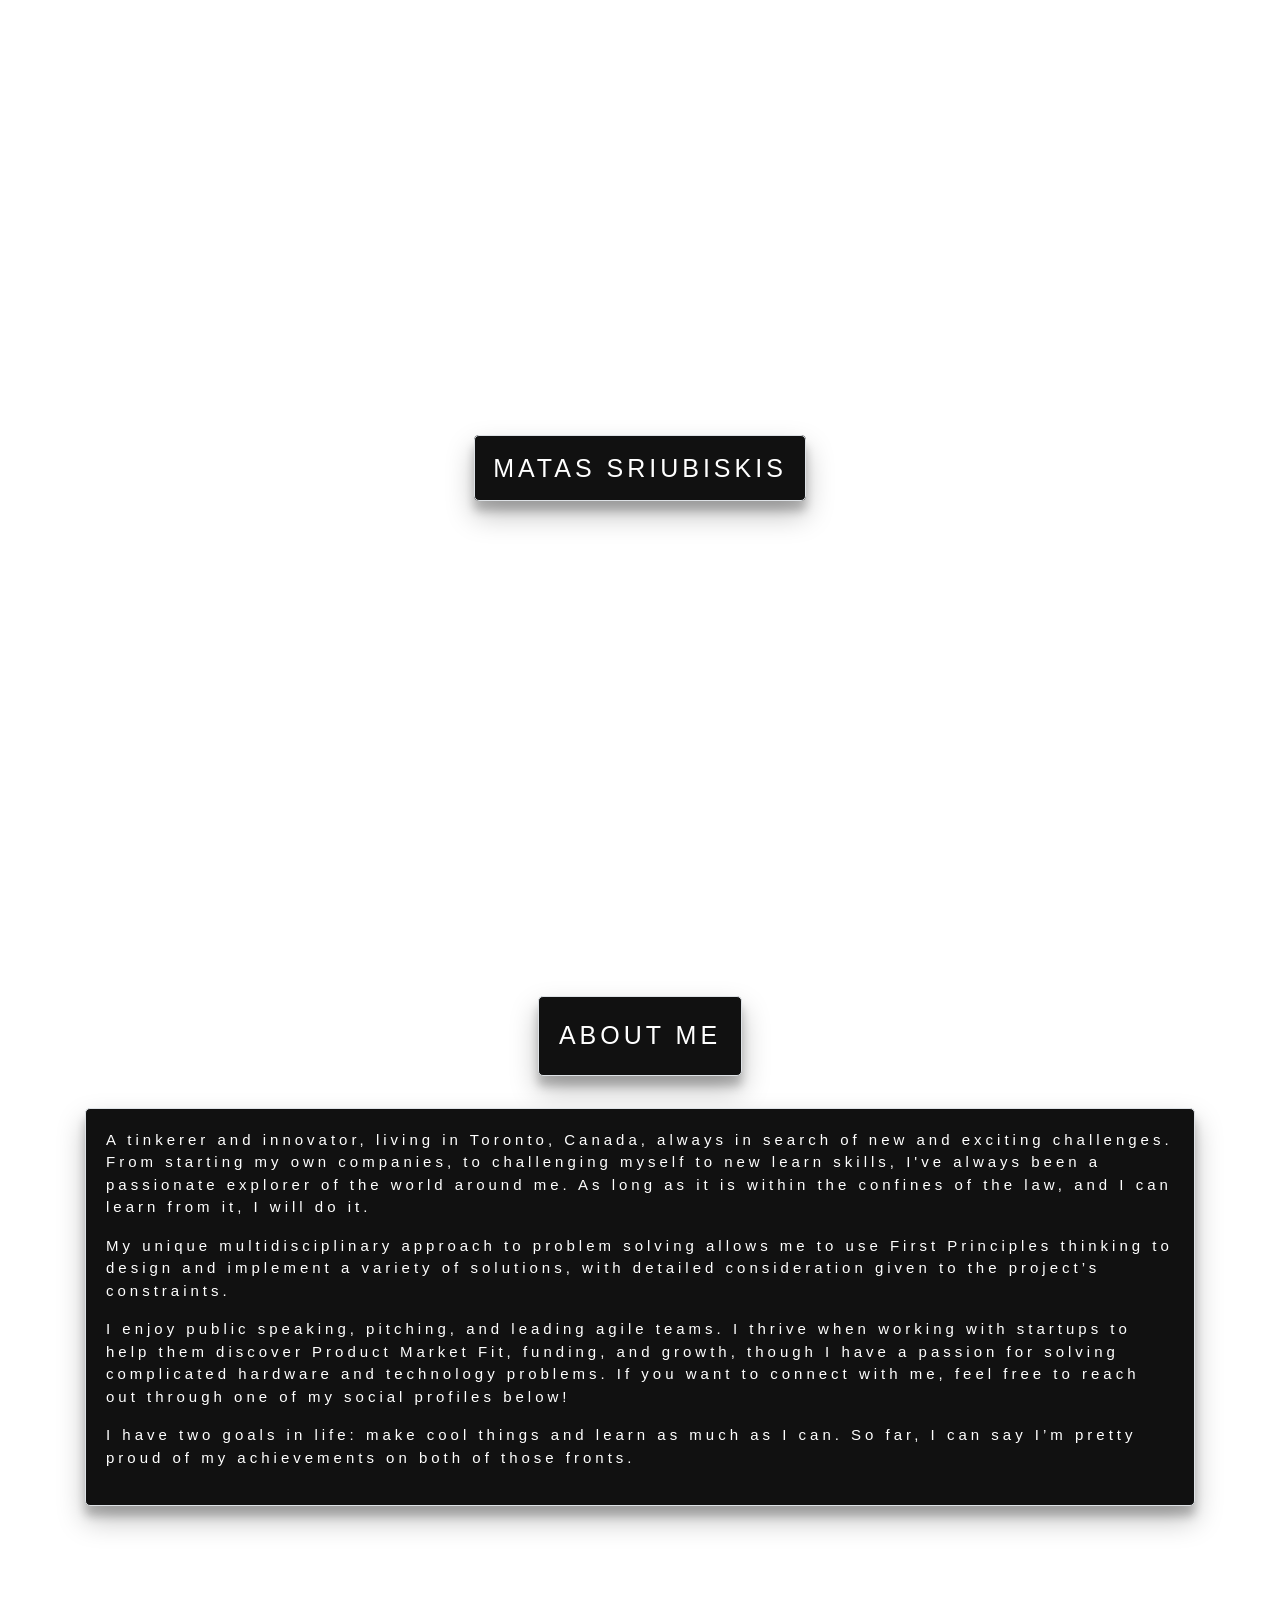
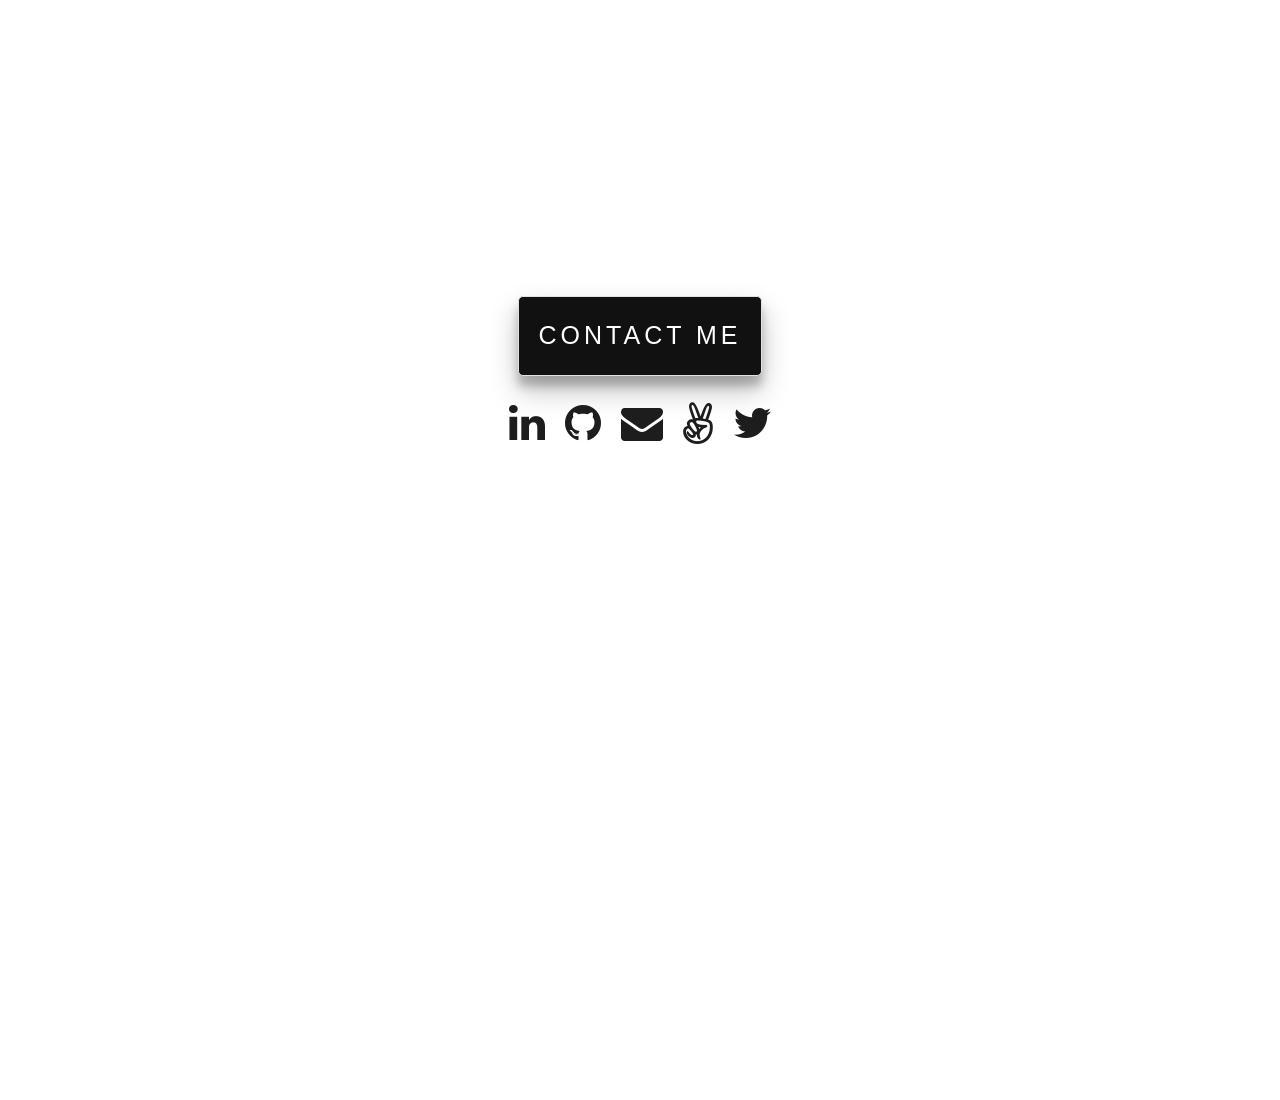
==== index.html @ 0cbb3bfb "Spacing change" ====
<!doctype html>
<html lang="en">
    <head>  
        <!-- Required meta tags -->
        <meta charset="utf-8">
        <meta name="viewport" content="width=device-width, initial-scale=1, shrink-to-fit=no">
    
        <!-- Bootstrap CSS -->
        <link rel="stylesheet" href="https://stackpath.bootstrapcdn.com/bootstrap/4.2.1/css/bootstrap.min.css" integrity="sha384-GJzZqFGwb1QTTN6wy59ffF1BuGJpLSa9DkKMp0DgiMDm4iYMj70gZWKYbI706tWS" crossorigin="anonymous">
        <link href="https://fonts.googleapis.com/css?family=Source+Code+Pro:400,600|Work+Sans:500,600" rel="stylesheet">
        <link href="https://maxcdn.bootstrapcdn.com/font-awesome/4.7.0/css/font-awesome.min.css" rel="stylesheet">
        <link rel="stylesheet" href="css/main.css">
        <title>Matas Sriubiskis</title>
    </head>

    <body>
        <div class="parallax1">
                <!-- Header -->
                <div class="container main">
                                <div class="caption">
                                    <span class="border">MATAS SRIUBISKIS</span>
                                </div>
                </div>
        </div> 
        <!-- about me section -->

        <div class="parallax2">
                <!-- Section about my projects -->
                <div class="container project">
                        <div class="row mt-0">
                                <div class="col-12 d-flex align-items-center mt-5" style='flex-direction: column;'>
                                        <div class="border mt-5 mb-3">ABOUT ME</div>
                                </div>
                                <div class="col-12 d-flex align-items-center mt-2 w-100" style='flex-direction: column;'>
                                        <div class="border mt-2 mb-3" style='font-size: 15px;'>
                                            <p>                                          
                                            A tinkerer and innovator, living in Toronto, Canada, always in search of new and exciting challenges. From starting my own companies, to challenging myself to new learn skills, I've always been a passionate explorer of the world around me. As long as it is within the confines of the law, and I can learn from it, I will do it. 
                                            </p>
                                            <p>  
                                            My unique multidisciplinary approach to problem solving allows me to use First Principles thinking to design and implement a variety of solutions, with detailed consideration given to the project’s constraints.
                                            </p>
                                            <p> 
                                            I enjoy public speaking, pitching, and leading agile teams. I thrive when working with startups to help them discover Product Market Fit, funding, and growth, though I have a passion for solving complicated hardware and technology problems. If you want to connect with me, feel free to reach out through one of my social profiles below!
                                            </p> 
                                            <p>
                                            I have two goals in life: make cool things and learn as much as I can. So far, I can say I’m pretty proud of my achievements on both of those fronts.
                                            </p>
                                        </div>
                                </div>
                        </div>
                </div>                
        </div>
        <div class="parallax3">
                <!-- Contact section and social profiles -->
                <div class="container contact">
                    <div class="row mt-0">
                        <div class="col-12 d-flex align-items-center mt-5" style='flex-direction: column;'>
                                <div class="border mt-5 mb-3">CONTACT ME</div>
                                <div class="contact d-flex justify-content-center">
                                        <a href="https://www.linkedin.com/in/msriubiskis/" alt="connect with me on linkedin" title="connect with me on linkedin"><i class="fa fa-linkedin" aria-hidden="true"></i></a>
                                        <a href="https://github.com/matasriubiskis/" alt="See my github" title="See my github"><i class="fa fa-github" aria-hidden="true"></i></i></a>
                                        <a href="mailto:msriubiskis@gmail.com" alt="Send me an email" title="Send me an email"><i class="fa fa-envelope" aria-hidden="true"></i></a>
                                        <a href="https://angel.co/msriubiskis" alt="connect on angellist" title="connect on angellist"><i class="fa fa-angellist" aria-hidden="true"></i></a>
                                        <a href="https://twitter.com/MSriubiskis" alt="follow me on twitter" title="follow me on twitter"><i class="fa fa-twitter" aria-hidden="true"></i></i></a>
                                </div>
                        </div>
                        
                    </div>
                       
                    </div>
                </div>

        </div>
        <!-- Optional JavaScript -->
        <!-- jQuery first, then Popper.js, then Bootstrap JS -->
        <script src="https://code.jquery.com/jquery-3.3.1.slim.min.js" integrity="sha384-q8i/X+965DzO0rT7abK41JStQIAqVgRVzpbzo5smXKp4YfRvH+8abtTE1Pi6jizo" crossorigin="anonymous"></script>
        <script src="https://cdnjs.cloudflare.com/ajax/libs/popper.js/1.14.6/umd/popper.min.js" integrity="sha384-wHAiFfRlMFy6i5SRaxvfOCifBUQy1xHdJ/yoi7FRNXMRBu5WHdZYu1hA6ZOblgut" crossorigin="anonymous"></script>
        <script src="https://stackpath.bootstrapcdn.com/bootstrap/4.2.1/js/bootstrap.min.js" integrity="sha384-B0UglyR+jN6CkvvICOB2joaf5I4l3gm9GU6Hc1og6Ls7i6U/mkkaduKaBhlAXv9k" crossorigin="anonymous"></script>
      </body>
</html>
---- css/main.css ----
.contact a {
    color: #1D1D1D;
    font-size: 42px;
    transition: all 0.5s;
    margin: 0 10px;
    text-align: center;
    top: 25%;
    /* width: 100%; */
    left: 0;
}

.contact a:hover {
    transform: scale(1.1);
    color: white;
    text-align: center;
}

body, html {
    height: 100%;
}

.caption {
    position: absolute;
    left: 0;
    top: 50%;
    width: 100%;
    text-align: center;
    color: #000;
}

.caption2 {
    position: absolute;
    left: 0;
    top: 20%;
    width: 100%; 
    text-align: center;
    color: #000;
}

.caption span.border {
    background-color: #111;
    color: #fff;
    padding: 18px;
        padding-top: 18px;
        padding-right: 18px;
        padding-bottom: 18px;
        padding-left: 18px;
    font-size: 25px;
    letter-spacing: 4px;
}

.border {
    background-color: #111;
    color: #fff;
    max-width: 100%;
    padding: 20px;
    font-size: 25px;
    letter-spacing: 4px;
    box-shadow: 0 14px 28px rgba(0,0,0,0.25), 0 10px 10px rgba(0,0,0,0.22);
    border-radius: 5px;
}

div {
    display: block;
}
.parallax1 { 
    background-image: url("../img/background.jpg");
    height: 100%; 
    position: relative;
    background-attachment: fixed;
    background-position: center;
    background-repeat: no-repeat;
    background-size: cover;

}

.parallax2 { 

    background-image: url("../img/background2.jpg");
    height: 100%; 
    position: relative;
    background-attachment: fixed;
    background-position: center;
    background-repeat: no-repeat;
    background-size: cover;
}

.parallax3 { 
    background-image: url("../img/background3.jpg");
    height: 100%; 
    position: relative;
    background-attachment: fixed;
    background-position: center;
    background-repeat: no-repeat;
    background-size: cover;
}
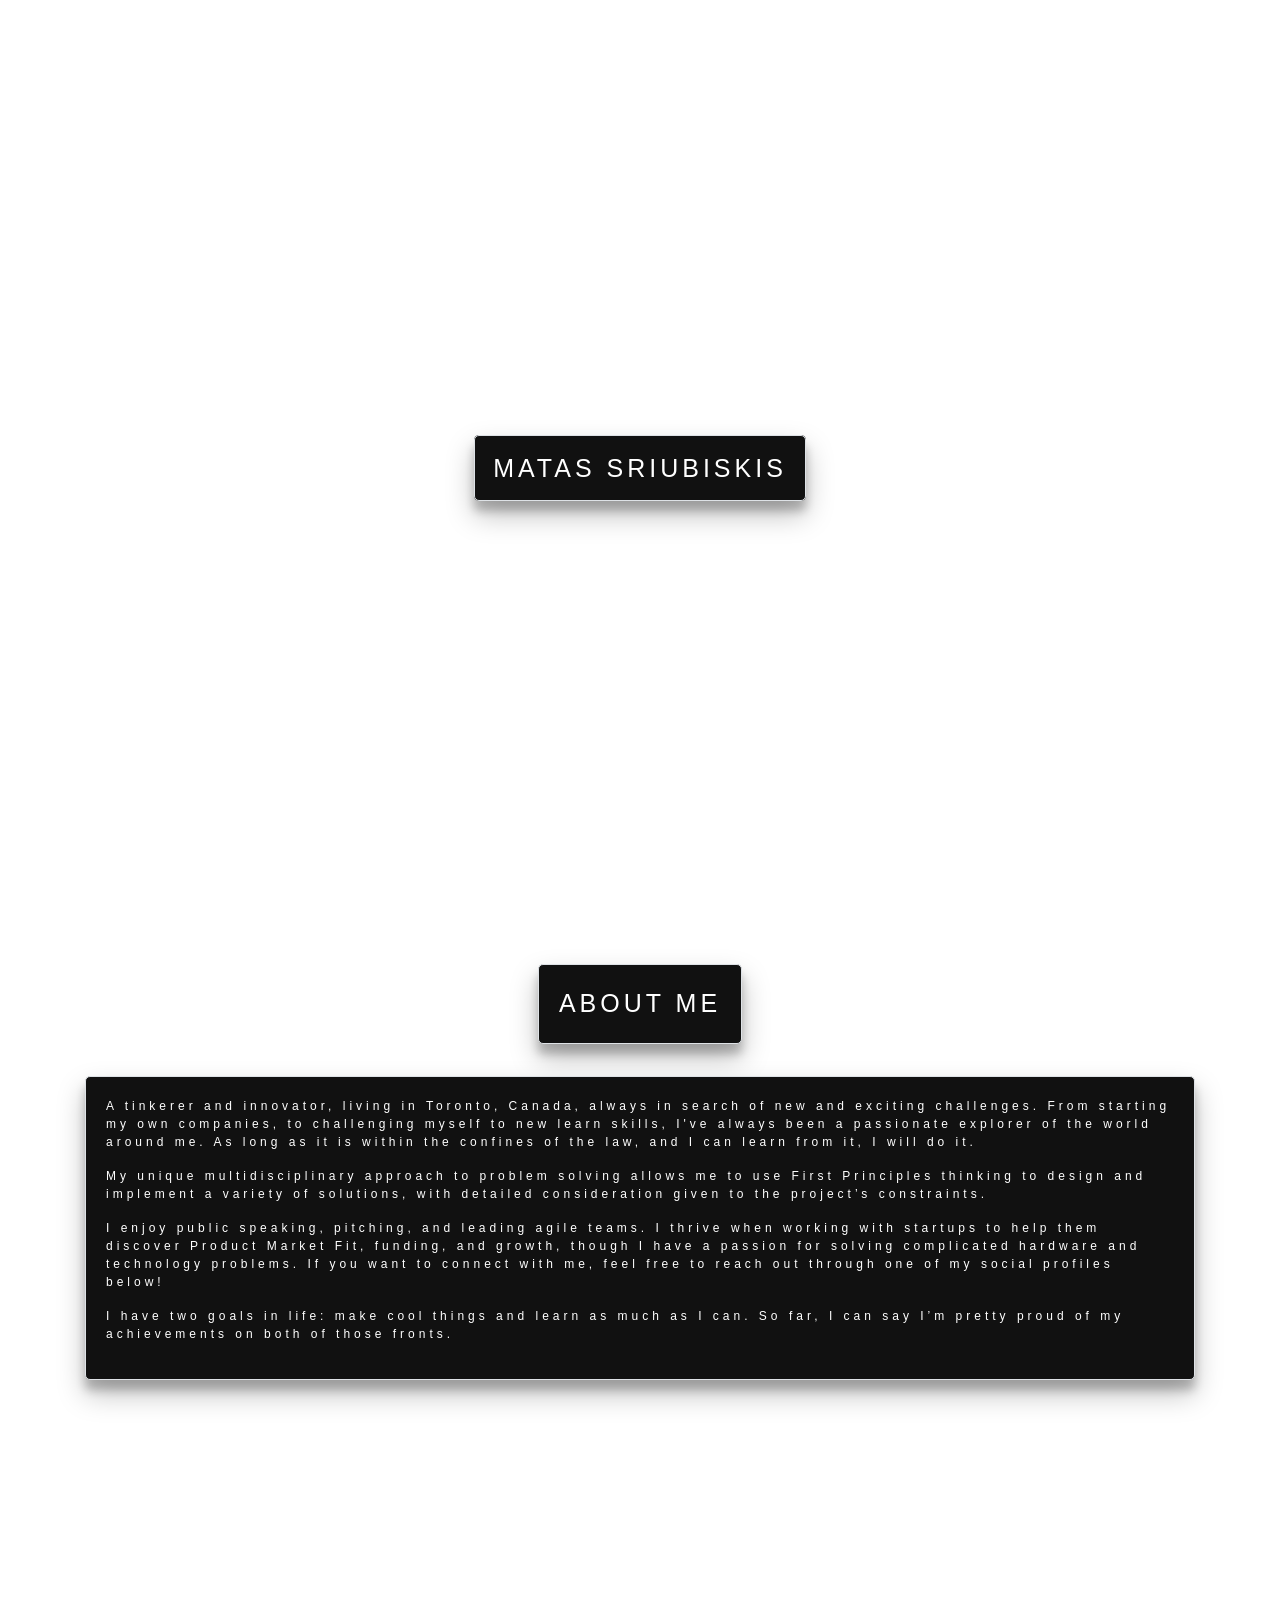
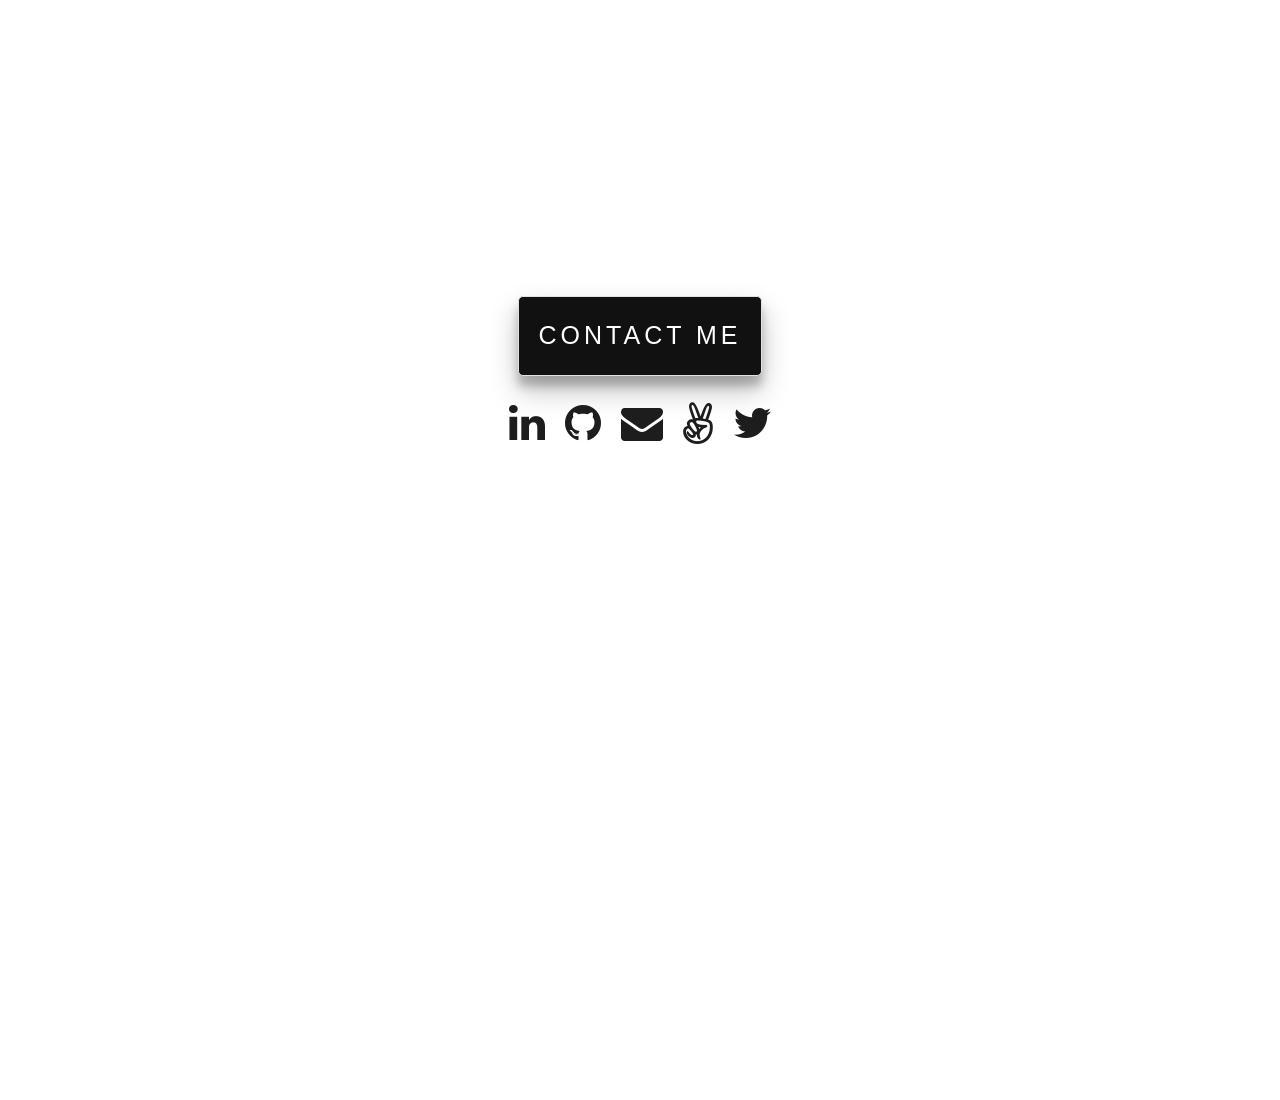
==== commit 129f43e3: "fixed some font sizing" ====
--- a/index.html
+++ b/index.html
@@ -3,7 +3,7 @@
     <head>  
         <!-- Required meta tags -->
         <meta charset="utf-8">
-        <meta name="viewport" content="width=device-width, initial-scale=1, shrink-to-fit=no">
+        <meta name="viewport" content="width=device-width, initial-scale=1">
     
         <!-- Bootstrap CSS -->
         <link rel="stylesheet" href="https://stackpath.bootstrapcdn.com/bootstrap/4.2.1/css/bootstrap.min.css" integrity="sha384-GJzZqFGwb1QTTN6wy59ffF1BuGJpLSa9DkKMp0DgiMDm4iYMj70gZWKYbI706tWS" crossorigin="anonymous">
@@ -29,10 +29,10 @@
                 <div class="container project">
                         <div class="row mt-0">
                                 <div class="col-12 d-flex align-items-center mt-5" style='flex-direction: column;'>
-                                        <div class="border mt-5 mb-3">ABOUT ME</div>
+                                        <div class="border mt-3 mb-3">ABOUT ME</div>
                                 </div>
                                 <div class="col-12 d-flex align-items-center mt-2 w-100" style='flex-direction: column;'>
-                                        <div class="border mt-2 mb-3" style='font-size: 15px;'>
+                                        <div class="border text-block mt-2 mb-3">
                                             <p>                                          
                                             A tinkerer and innovator, living in Toronto, Canada, always in search of new and exciting challenges. From starting my own companies, to challenging myself to new learn skills, I've always been a passionate explorer of the world around me. As long as it is within the confines of the law, and I can learn from it, I will do it. 
                                             </p>
@@ -50,8 +50,10 @@
                         </div>
                 </div>                
         </div>
+        
         <div class="parallax3">
                 <!-- Contact section and social profiles -->
+                <!---->
                 <div class="container contact">
                     <div class="row mt-0">
                         <div class="col-12 d-flex align-items-center mt-5" style='flex-direction: column;'>
@@ -69,7 +71,7 @@
                        
                     </div>
                 </div>
-
+        
         </div>
         <!-- Optional JavaScript -->
         <!-- jQuery first, then Popper.js, then Bootstrap JS -->
--- a/css/main.css
+++ b/css/main.css
@@ -63,6 +63,7 @@
     border-radius: 5px;
 }
 
+
 div {
     display: block;
 }
@@ -98,5 +99,33 @@
     background-size: cover;
 }
 
+.text-block {
+    font-size: 12px
+}
 
+/*
+@media only screen and (max-device-width: 1366px) and (min-device-width: 420px) {
+    .parallax, .parallax2, .parallax3 {
+      background-attachment: scroll;
+    }
+  }
+  */
 
+@media only screen and (max-device-width: 800px){
+    .text-block {
+        font-size: 12px
+    }
+@media only screen and (max-device-width: 800px){
+    .text-block {
+        font-size: 12px
+    }
+}
+
+/*
+@media only screen and (max-device-width: 800px){
+    .row {
+        margin-right: -100px;
+        margin-left: -100px;
+    }
+}
+ */
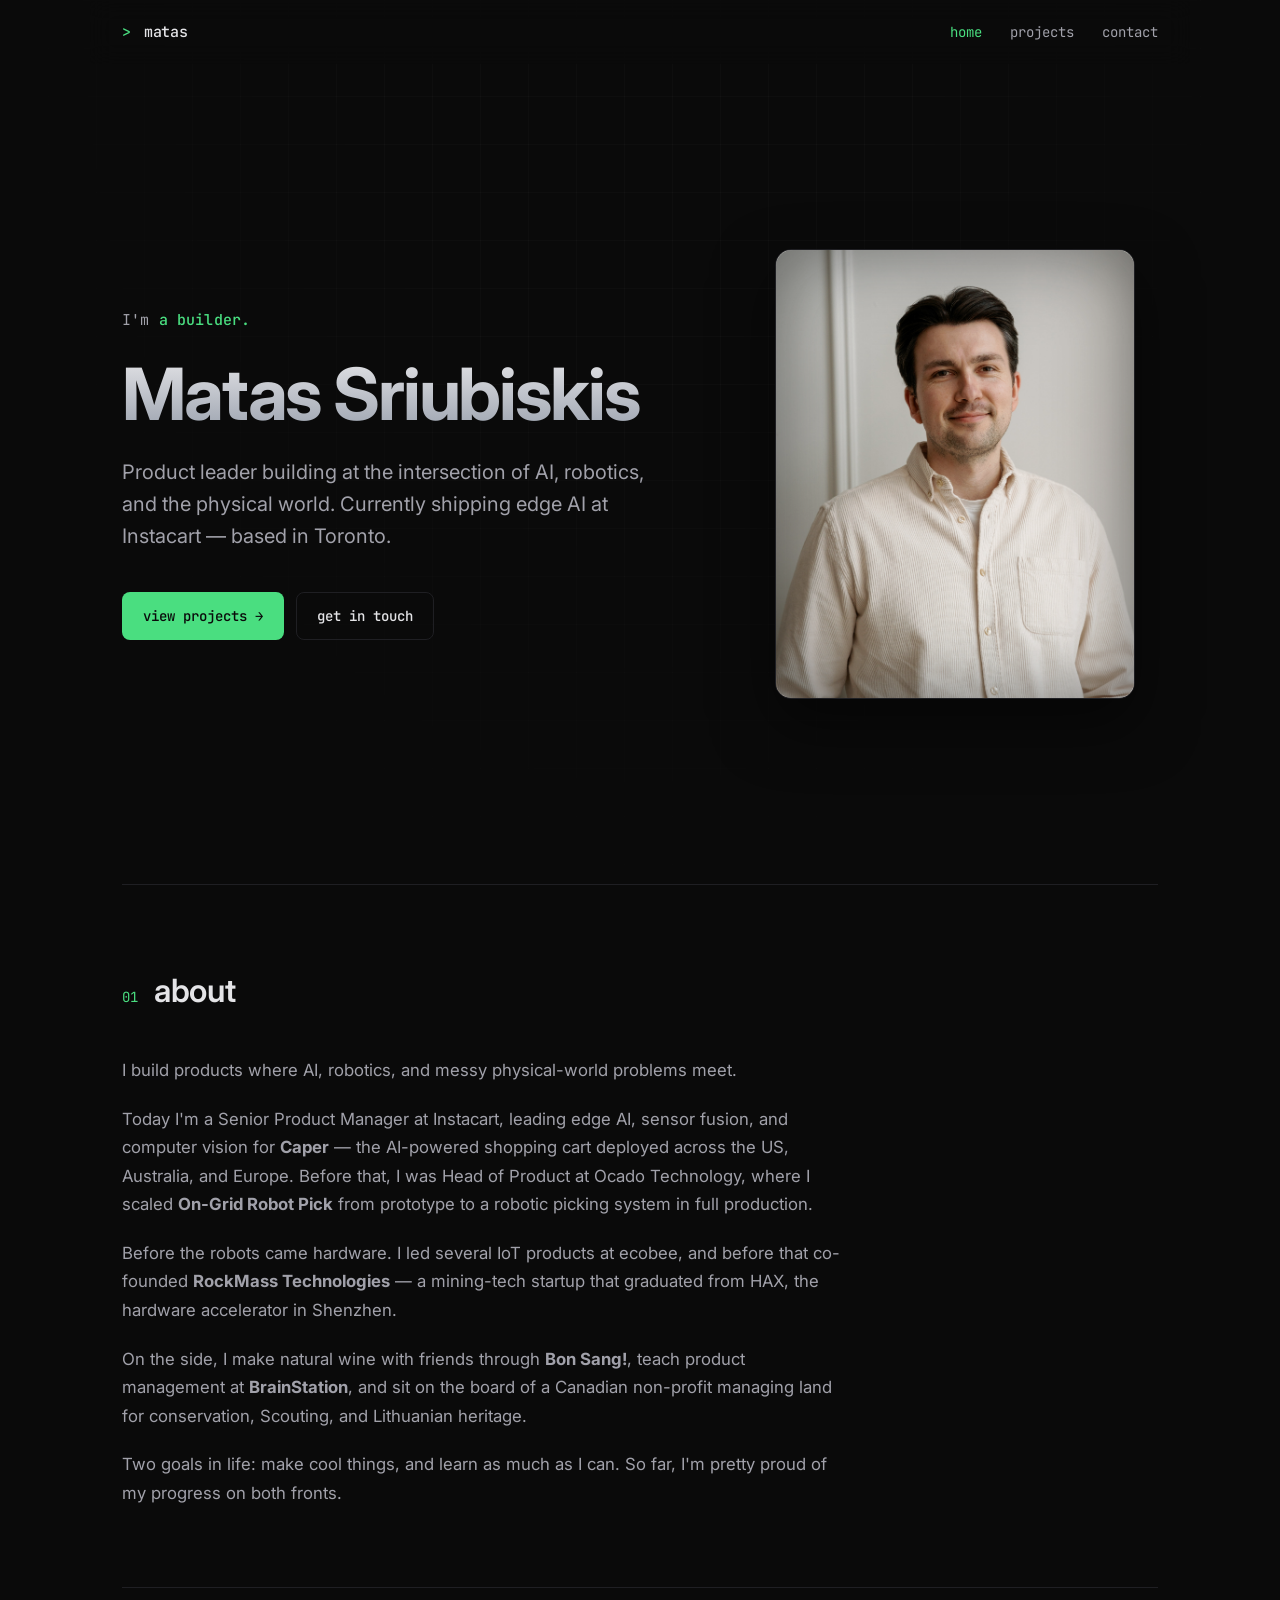
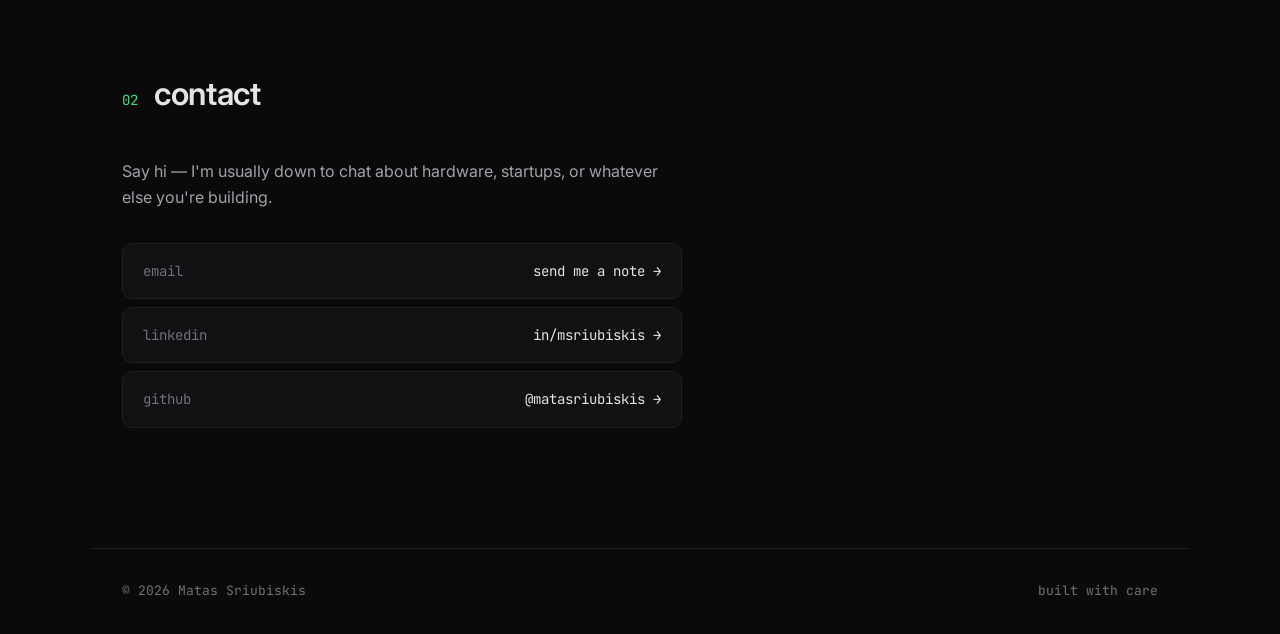
==== commit a7dce1d0: "redesign site: dark dev aesthetic, projects page, new copy - Rewrite index.html and css/main.css aro" ====
--- a/index.html
+++ b/index.html
@@ -1,82 +1,145 @@
-<!doctype html>
+<!DOCTYPE html>
 <html lang="en">
-    <head>  
-        <!-- Required meta tags -->
-        <meta charset="utf-8">
-        <meta name="viewport" content="width=device-width, initial-scale=1">
-    
-        <!-- Bootstrap CSS -->
-        <link rel="stylesheet" href="https://stackpath.bootstrapcdn.com/bootstrap/4.2.1/css/bootstrap.min.css" integrity="sha384-GJzZqFGwb1QTTN6wy59ffF1BuGJpLSa9DkKMp0DgiMDm4iYMj70gZWKYbI706tWS" crossorigin="anonymous">
-        <link href="https://fonts.googleapis.com/css?family=Source+Code+Pro:400,600|Work+Sans:500,600" rel="stylesheet">
-        <link href="https://maxcdn.bootstrapcdn.com/font-awesome/4.7.0/css/font-awesome.min.css" rel="stylesheet">
-        <link rel="stylesheet" href="css/main.css">
-        <title>Matas Sriubiskis</title>
-    </head>
+<head>
+    <meta charset="UTF-8">
+    <meta name="viewport" content="width=device-width, initial-scale=1.0">
+    <title>Matas Sriubiskis</title>
+    <meta name="description" content="Personal site of Matas Sriubiskis — builder, founder, tinkerer.">
+    <link rel="preconnect" href="https://fonts.googleapis.com">
+    <link rel="preconnect" href="https://fonts.gstatic.com" crossorigin>
+    <link href="https://fonts.googleapis.com/css2?family=Inter:wght@400;500;600;700&family=JetBrains+Mono:wght@400;500&display=swap" rel="stylesheet">
+    <link rel="stylesheet" href="css/main.css">
+</head>
+<body>
+    <div class="grid-bg" aria-hidden="true"></div>
 
-    <body>
-        <div class="parallax1">
-                <!-- Header -->
-                <div class="container main">
-                                <div class="caption">
-                                    <span class="border">MATAS SRIUBISKIS</span>
-                                </div>
+    <header class="site-nav">
+        <a href="index.html" class="logo"><span class="caret">&gt;</span> matas</a>
+        <nav>
+            <a href="index.html" class="active">home</a>
+            <a href="projects.html">projects</a>
+            <a href="#contact">contact</a>
+        </nav>
+    </header>
+
+    <main>
+        <section class="hero">
+            <div class="hero-text">
+                <p class="eyebrow-label">I'm <span class="word-cycle" id="wordCycle" aria-live="polite">a builder.</span></p>
+                <h1>Matas Sriubiskis</h1>
+                <p class="tagline">Product leader building at the intersection of AI, robotics, and the physical world. Currently shipping edge AI at Instacart — based in Toronto.</p>
+                <div class="cta-row">
+                    <a href="projects.html" class="btn btn-primary">view projects <span aria-hidden="true">&rarr;</span></a>
+                    <a href="#contact" class="btn btn-ghost">get in touch</a>
                 </div>
-        </div> 
-        <!-- about me section -->
+            </div>
+            <div class="hero-portrait">
+                <div class="portrait-frame">
+                    <img src="img/headshot.jpg" alt="Portrait of Matas Sriubiskis" loading="eager">
+                </div>
+            </div>
+        </section>
 
-        <div class="parallax2">
-                <!-- Section about my projects -->
-                <div class="container project">
-                        <div class="row mt-0">
-                                <div class="col-12 d-flex align-items-center mt-5" style='flex-direction: column;'>
-                                        <div class="border mt-3 mb-3">ABOUT ME</div>
-                                </div>
-                                <div class="col-12 d-flex align-items-center mt-2 w-100" style='flex-direction: column;'>
-                                        <div class="border text-block mt-2 mb-3">
-                                            <p>                                          
-                                            A tinkerer and innovator, living in Toronto, Canada, always in search of new and exciting challenges. From starting my own companies, to challenging myself to new learn skills, I've always been a passionate explorer of the world around me. As long as it is within the confines of the law, and I can learn from it, I will do it. 
-                                            </p>
-                                            <p>  
-                                            My unique multidisciplinary approach to problem solving allows me to use First Principles thinking to design and implement a variety of solutions, with detailed consideration given to the project’s constraints.
-                                            </p>
-                                            <p> 
-                                            I enjoy public speaking, pitching, and leading agile teams. I thrive when working with startups to help them discover Product Market Fit, funding, and growth, though I have a passion for solving complicated hardware and technology problems. If you want to connect with me, feel free to reach out through one of my social profiles below!
-                                            </p> 
-                                            <p>
-                                            I have two goals in life: make cool things and learn as much as I can. So far, I can say I’m pretty proud of my achievements on both of those fronts.
-                                            </p>
-                                        </div>
-                                </div>
-                        </div>
-                </div>                
-        </div>
-        
-        <div class="parallax3">
-                <!-- Contact section and social profiles -->
-                <!---->
-                <div class="container contact">
-                    <div class="row mt-0">
-                        <div class="col-12 d-flex align-items-center mt-5" style='flex-direction: column;'>
-                                <div class="border mt-5 mb-3">CONTACT ME</div>
-                                <div class="contact d-flex justify-content-center">
-                                        <a href="https://www.linkedin.com/in/msriubiskis/" alt="connect with me on linkedin" title="connect with me on linkedin"><i class="fa fa-linkedin" aria-hidden="true"></i></a>
-                                        <a href="https://github.com/matasriubiskis/" alt="See my github" title="See my github"><i class="fa fa-github" aria-hidden="true"></i></i></a>
-                                        <a href="mailto:msriubiskis@gmail.com" alt="Send me an email" title="Send me an email"><i class="fa fa-envelope" aria-hidden="true"></i></a>
-                                        <a href="https://angel.co/msriubiskis" alt="connect on angellist" title="connect on angellist"><i class="fa fa-angellist" aria-hidden="true"></i></a>
-                                        <a href="https://twitter.com/MSriubiskis" alt="follow me on twitter" title="follow me on twitter"><i class="fa fa-twitter" aria-hidden="true"></i></i></a>
-                                </div>
-                        </div>
-                        
-                    </div>
-                       
-                    </div>
-                </div>
-        
-        </div>
-        <!-- Optional JavaScript -->
-        <!-- jQuery first, then Popper.js, then Bootstrap JS -->
-        <script src="https://code.jquery.com/jquery-3.3.1.slim.min.js" integrity="sha384-q8i/X+965DzO0rT7abK41JStQIAqVgRVzpbzo5smXKp4YfRvH+8abtTE1Pi6jizo" crossorigin="anonymous"></script>
-        <script src="https://cdnjs.cloudflare.com/ajax/libs/popper.js/1.14.6/umd/popper.min.js" integrity="sha384-wHAiFfRlMFy6i5SRaxvfOCifBUQy1xHdJ/yoi7FRNXMRBu5WHdZYu1hA6ZOblgut" crossorigin="anonymous"></script>
-        <script src="https://stackpath.bootstrapcdn.com/bootstrap/4.2.1/js/bootstrap.min.js" integrity="sha384-B0UglyR+jN6CkvvICOB2joaf5I4l3gm9GU6Hc1og6Ls7i6U/mkkaduKaBhlAXv9k" crossorigin="anonymous"></script>
-      </body>
-</html>+        <section class="about" id="about">
+            <div class="section-head">
+                <span class="section-num">01</span>
+                <h2>about</h2>
+            </div>
+            <div class="about-body">
+                <p>I build products where AI, robotics, and messy physical-world problems meet.</p>
+                <p>Today I'm a Senior Product Manager at Instacart, leading edge AI, sensor fusion, and computer vision for <strong>Caper</strong> — the AI-powered shopping cart deployed across the US, Australia, and Europe. Before that, I was Head of Product at Ocado Technology, where I scaled <strong>On-Grid Robot Pick</strong> from prototype to a robotic picking system in full production.</p>
+                <p>Before the robots came hardware. I led several IoT products at ecobee, and before that co-founded <strong>RockMass Technologies</strong> — a mining-tech startup that graduated from HAX, the hardware accelerator in Shenzhen.</p>
+                <p>On the side, I make natural wine with friends through <strong>Bon Sang!</strong>, teach product management at <strong>BrainStation</strong>, and sit on the board of a Canadian non-profit managing land for conservation, Scouting, and Lithuanian heritage.</p>
+                <p>Two goals in life: make cool things, and learn as much as I can. So far, I'm pretty proud of my progress on both fronts.</p>
+            </div>
+        </section>
+
+        <section class="contact" id="contact">
+            <div class="section-head">
+                <span class="section-num">02</span>
+                <h2>contact</h2>
+            </div>
+            <p class="contact-lead">Say hi — I'm usually down to chat about hardware, startups, or whatever else you're building.</p>
+            <ul class="contact-list">
+                <li>
+                    <a id="emailLink" href="#" rel="nofollow">
+                        <span class="contact-label">email</span>
+                        <span class="contact-value">send me a note <span aria-hidden="true">&rarr;</span></span>
+                    </a>
+                </li>
+                <li>
+                    <a href="https://www.linkedin.com/in/msriubiskis/" target="_blank" rel="noopener">
+                        <span class="contact-label">linkedin</span>
+                        <span class="contact-value">in/msriubiskis <span aria-hidden="true">&rarr;</span></span>
+                    </a>
+                </li>
+                <li>
+                    <a href="https://github.com/matasriubiskis/" target="_blank" rel="noopener">
+                        <span class="contact-label">github</span>
+                        <span class="contact-value">@matasriubiskis <span aria-hidden="true">&rarr;</span></span>
+                    </a>
+                </li>
+            </ul>
+        </section>
+    </main>
+
+    <footer>
+        <span>&copy; <span id="year"></span> Matas Sriubiskis</span>
+        <span class="footer-meta">built with care</span>
+    </footer>
+
+    <script>
+        document.getElementById('year').textContent = new Date().getFullYear();
+
+        // Hero word cycle
+        (function () {
+            const words = [
+                'a builder.',
+                'a founder.',
+                'a tinkerer.',
+                'a teacher.',
+                'a vintner.',
+                'a product leader.',
+                'curious.'
+            ];
+            const el = document.getElementById('wordCycle');
+            if (!el) return;
+            let i = 0;
+            setInterval(function () {
+                i = (i + 1) % words.length;
+                el.classList.add('is-changing');
+                setTimeout(function () {
+                    el.textContent = words[i];
+                    el.classList.remove('is-changing');
+                }, 320);
+            }, 2400);
+        })();
+
+        // Obfuscated email — assembled on first interaction so scrapers
+        // that don't run JS never see the address in page source.
+        (function () {
+            const link = document.getElementById('emailLink');
+            if (!link) return;
+            const user = ['msriubiskis'];
+            const domain = ['gmail', 'com'];
+            const assemble = function () {
+                const addr = user.join('') + '@' + domain.join('.');
+                if (!link.href || !link.href.startsWith('mailto:')) {
+                    link.href = 'mailto:' + addr;
+                }
+            };
+            link.addEventListener('mouseover', assemble, { once: false });
+            link.addEventListener('focus', assemble, { once: false });
+            link.addEventListener('touchstart', assemble, { once: false, passive: true });
+            // Fallback: handle click even if none of the above fired (e.g. keyboard Enter on some browsers)
+            link.addEventListener('click', function (e) {
+                if (!link.href || !link.href.startsWith('mailto:')) {
+                    e.preventDefault();
+                    assemble();
+                    window.location.href = link.href;
+                }
+            });
+        })();
+    </script>
+</body>
+</html>
--- a/css/main.css
+++ b/css/main.css
@@ -1,131 +1,529 @@
-
-
-
-.contact a {
-    color: #1D1D1D;
-    font-size: 42px;
-    transition: all 0.5s;
-    margin: 0 10px;
-    text-align: center;
-    top: 25%;
-    /* width: 100%; */
-    left: 0;
-}
-
-.contact a:hover {
-    transform: scale(1.1);
-    color: white;
-    text-align: center;
-}
-
-body, html {
+/* ----------------------------------------------------------
+   Matas Sriubiskis — personal site
+   Dark developer aesthetic · vanilla CSS
+---------------------------------------------------------- */
+
+*, *::before, *::after {
+    box-sizing: border-box;
+    margin: 0;
+    padding: 0;
+}
+
+:root {
+    --bg: #0a0a0a;
+    --bg-elev: #111113;
+    --border: #1f1f23;
+    --border-hover: #2a2a30;
+    --text: #e4e4e7;
+    --text-muted: #a1a1aa;
+    --text-dim: #71717a;
+    --accent: #4ade80;
+    --accent-dim: #22c55e;
+    --glow: rgba(74, 222, 128, 0.12);
+
+    --mono: 'JetBrains Mono', 'SF Mono', Menlo, Consolas, monospace;
+    --sans: 'Inter', system-ui, -apple-system, 'Segoe UI', Roboto, sans-serif;
+    --max: 1100px;
+}
+
+html {
+    scroll-behavior: smooth;
+}
+
+body {
+    background: var(--bg);
+    color: var(--text);
+    font-family: var(--sans);
+    font-size: 16px;
+    line-height: 1.6;
+    min-height: 100vh;
+    -webkit-font-smoothing: antialiased;
+    -moz-osx-font-smoothing: grayscale;
+    overflow-x: hidden;
+}
+
+::selection {
+    background: var(--accent);
+    color: var(--bg);
+}
+
+/* Subtle grid background */
+.grid-bg {
+    position: fixed;
+    inset: 0;
+    background-image:
+        linear-gradient(rgba(255, 255, 255, 0.02) 1px, transparent 1px),
+        linear-gradient(90deg, rgba(255, 255, 255, 0.02) 1px, transparent 1px);
+    background-size: 48px 48px;
+    z-index: -1;
+    pointer-events: none;
+    mask-image: radial-gradient(ellipse at 50% 0%, black 30%, transparent 75%);
+    -webkit-mask-image: radial-gradient(ellipse at 50% 0%, black 30%, transparent 75%);
+}
+
+/* Navigation */
+.site-nav {
+    display: flex;
+    justify-content: space-between;
+    align-items: center;
+    padding: 20px 32px;
+    max-width: var(--max);
+    margin: 0 auto;
+    position: sticky;
+    top: 0;
+    background: rgba(10, 10, 10, 0.7);
+    backdrop-filter: blur(12px);
+    -webkit-backdrop-filter: blur(12px);
+    z-index: 10;
+}
+
+.logo {
+    font-family: var(--mono);
+    font-size: 15px;
+    color: var(--text);
+    text-decoration: none;
+    font-weight: 500;
+    letter-spacing: -0.01em;
+}
+
+.logo .caret {
+    color: var(--accent);
+    margin-right: 4px;
+}
+
+.site-nav nav {
+    display: flex;
+    gap: 28px;
+    font-family: var(--mono);
+    font-size: 14px;
+}
+
+.site-nav nav a {
+    color: var(--text-muted);
+    text-decoration: none;
+    transition: color 0.15s;
+}
+
+.site-nav nav a:hover,
+.site-nav nav a.active {
+    color: var(--accent);
+}
+
+/* Layout */
+main {
+    max-width: var(--max);
+    margin: 0 auto;
+    padding: 0 32px;
+}
+
+section {
+    padding: 80px 0;
+    border-top: 1px solid var(--border);
+}
+
+.section-head {
+    display: flex;
+    align-items: baseline;
+    gap: 16px;
+    margin-bottom: 40px;
+}
+
+.section-num {
+    font-family: var(--mono);
+    color: var(--accent);
+    font-size: 14px;
+}
+
+.section-head h2 {
+    font-size: 2rem;
+    font-weight: 600;
+    letter-spacing: -0.01em;
+}
+
+/* Eyebrow (monospace callout) */
+.eyebrow {
+    font-family: var(--mono);
+    color: var(--accent);
+    font-size: 14px;
+    margin-bottom: 20px;
+    letter-spacing: 0.02em;
+}
+
+/* Hero */
+.hero {
+    min-height: calc(100vh - 80px);
+    display: grid;
+    grid-template-columns: 1.4fr 1fr;
+    gap: 64px;
+    align-items: center;
+    padding: 60px 0;
+    border-top: none;
+}
+
+.hero-text {
+    max-width: 620px;
+}
+
+.hero h1 {
+    font-size: clamp(2.5rem, 6vw, 4.5rem);
+    font-weight: 700;
+    letter-spacing: -0.03em;
+    line-height: 1.05;
+    margin-bottom: 24px;
+    background: linear-gradient(180deg, var(--text) 0%, #9ca3af 100%);
+    -webkit-background-clip: text;
+    background-clip: text;
+    color: transparent;
+}
+
+.tagline {
+    font-size: clamp(1.05rem, 2vw, 1.25rem);
+    color: var(--text-muted);
+    max-width: 560px;
+    margin-bottom: 40px;
+}
+
+/* Animated word cycle */
+.eyebrow-label {
+    font-family: var(--mono);
+    color: var(--text-muted);
+    font-size: 15px;
+    margin-bottom: 24px;
+    letter-spacing: 0.01em;
+}
+
+.word-cycle {
+    color: var(--accent);
+    display: inline-block;
+    min-width: 170px;
+    opacity: 1;
+    transform: translateY(0);
+    transition: opacity 0.3s ease, transform 0.3s ease;
+    font-weight: 500;
+}
+
+.word-cycle.is-changing {
+    opacity: 0;
+    transform: translateY(-6px);
+}
+
+/* Hero portrait */
+.hero-portrait {
+    display: flex;
+    justify-content: center;
+    align-items: center;
+}
+
+.portrait-frame {
+    position: relative;
+    width: 100%;
+    max-width: 360px;
+    aspect-ratio: 4 / 5;
+    border-radius: 16px;
+    overflow: hidden;
+    border: 1px solid var(--border);
+    background: var(--bg-elev);
+    box-shadow: 0 24px 60px rgba(0, 0, 0, 0.5);
+    transition: border-color 0.3s, transform 0.3s;
+}
+
+.portrait-frame::after {
+    content: "";
+    position: absolute;
+    inset: 0;
+    border-radius: inherit;
+    box-shadow: inset 0 0 80px rgba(10, 10, 10, 0.5);
+    pointer-events: none;
+}
+
+.portrait-frame:hover {
+    border-color: var(--accent);
+    transform: translateY(-2px);
+}
+
+.portrait-frame img {
+    width: 100%;
     height: 100%;
-}
-
-.caption {
-    position: absolute;
-    left: 0;
-    top: 50%;
-    width: 100%;
-    text-align: center;
-    color: #000;
-}
-
-.caption2 {
-    position: absolute;
-    left: 0;
-    top: 20%;
-    width: 100%; 
-    text-align: center;
-    color: #000;
-}
-
-.caption span.border {
-    background-color: #111;
-    color: #fff;
-    padding: 18px;
-        padding-top: 18px;
-        padding-right: 18px;
-        padding-bottom: 18px;
-        padding-left: 18px;
-    font-size: 25px;
-    letter-spacing: 4px;
-}
-
-.border {
-    background-color: #111;
-    color: #fff;
-    max-width: 100%;
-    padding: 20px;
-    font-size: 25px;
-    letter-spacing: 4px;
-    box-shadow: 0 14px 28px rgba(0,0,0,0.25), 0 10px 10px rgba(0,0,0,0.22);
-    border-radius: 5px;
-}
-
-
-div {
+    object-fit: cover;
     display: block;
-}
-.parallax1 { 
-    background-image: url("../img/background.jpg");
-    height: 100%; 
-    position: relative;
-    background-attachment: fixed;
-    background-position: center;
-    background-repeat: no-repeat;
-    background-size: cover;
-
-}
-
-.parallax2 { 
-
-    background-image: url("../img/background2.jpg");
-    height: 100%; 
-    position: relative;
-    background-attachment: fixed;
-    background-position: center;
-    background-repeat: no-repeat;
-    background-size: cover;
-}
-
-.parallax3 { 
-    background-image: url("../img/background3.jpg");
-    height: 100%; 
-    position: relative;
-    background-attachment: fixed;
-    background-position: center;
-    background-repeat: no-repeat;
-    background-size: cover;
-}
-
-.text-block {
-    font-size: 12px
-}
-
-/*
-@media only screen and (max-device-width: 1366px) and (min-device-width: 420px) {
-    .parallax, .parallax2, .parallax3 {
-      background-attachment: scroll;
-    }
-  }
-  */
-
-@media only screen and (max-device-width: 800px){
-    .text-block {
-        font-size: 12px
-    }
-@media only screen and (max-device-width: 800px){
-    .text-block {
-        font-size: 12px
-    }
-}
-
-/*
-@media only screen and (max-device-width: 800px){
-    .row {
-        margin-right: -100px;
-        margin-left: -100px;
-    }
-}
- */+    filter: saturate(0.9) contrast(1.02);
+}
+
+.cta-row {
+    display: flex;
+    gap: 12px;
+    flex-wrap: wrap;
+}
+
+.btn {
+    display: inline-flex;
+    align-items: center;
+    gap: 8px;
+    padding: 12px 20px;
+    border-radius: 8px;
+    font-family: var(--mono);
+    font-size: 14px;
+    font-weight: 500;
+    text-decoration: none;
+    transition: all 0.2s;
+    border: 1px solid transparent;
+    cursor: pointer;
+}
+
+.btn-primary {
+    background: var(--accent);
+    color: #0a0a0a;
+}
+
+.btn-primary:hover {
+    background: var(--accent-dim);
+    transform: translateY(-1px);
+    box-shadow: 0 8px 24px var(--glow);
+}
+
+.btn-ghost {
+    color: var(--text);
+    border-color: var(--border);
+}
+
+.btn-ghost:hover {
+    border-color: var(--accent);
+    color: var(--accent);
+}
+
+/* About */
+.about-body {
+    max-width: 720px;
+    display: flex;
+    flex-direction: column;
+    gap: 20px;
+    color: var(--text-muted);
+    font-size: 1.05rem;
+}
+
+.about-body p {
+    line-height: 1.7;
+}
+
+/* Contact */
+.contact-lead {
+    color: var(--text-muted);
+    margin-bottom: 32px;
+    max-width: 560px;
+}
+
+.contact-list {
+    list-style: none;
+    display: flex;
+    flex-direction: column;
+    gap: 8px;
+    max-width: 560px;
+}
+
+.contact-list a {
+    display: flex;
+    justify-content: space-between;
+    align-items: center;
+    padding: 16px 20px;
+    border: 1px solid var(--border);
+    border-radius: 10px;
+    text-decoration: none;
+    color: var(--text);
+    transition: all 0.2s;
+    font-family: var(--mono);
+    font-size: 14px;
+    background: var(--bg-elev);
+}
+
+.contact-list a:hover {
+    border-color: var(--accent);
+    color: var(--accent);
+    background: rgba(74, 222, 128, 0.04);
+    transform: translateX(2px);
+}
+
+.contact-label {
+    color: var(--text-dim);
+}
+
+/* Projects page hero */
+.page-hero {
+    padding: 60px 0 40px;
+    border-top: none;
+}
+
+.page-hero h1 {
+    font-size: clamp(2rem, 5vw, 3.25rem);
+    font-weight: 700;
+    letter-spacing: -0.02em;
+    margin-bottom: 16px;
+}
+
+.page-lead {
+    color: var(--text-muted);
+    max-width: 620px;
+    font-size: 1.1rem;
+}
+
+/* Projects grid */
+.projects-grid {
+    display: grid;
+    grid-template-columns: repeat(auto-fit, minmax(300px, 1fr));
+    gap: 20px;
+    padding-top: 40px;
+}
+
+.project-card {
+    background: var(--bg-elev);
+    border: 1px solid var(--border);
+    border-radius: 12px;
+    padding: 28px;
+    transition: all 0.25s;
+    display: flex;
+    flex-direction: column;
+    gap: 16px;
+}
+
+.project-card:hover {
+    border-color: var(--accent);
+    transform: translateY(-2px);
+    box-shadow: 0 12px 32px rgba(0, 0, 0, 0.4), 0 0 0 1px var(--glow);
+}
+
+.project-card header {
+    display: flex;
+    align-items: baseline;
+    gap: 12px;
+    margin-bottom: 4px;
+    padding: 0;
+    background: none;
+    backdrop-filter: none;
+    max-width: none;
+    position: static;
+}
+
+.card-num {
+    font-family: var(--mono);
+    color: var(--accent);
+    font-size: 13px;
+}
+
+.project-card h3 {
+    font-size: 1.25rem;
+    font-weight: 600;
+    letter-spacing: -0.01em;
+}
+
+.project-card p {
+    color: var(--text-muted);
+    font-size: 0.95rem;
+    line-height: 1.6;
+}
+
+.project-meta {
+    font-family: var(--mono);
+    font-size: 12px !important;
+    color: var(--text-dim) !important;
+    margin-top: -6px;
+    letter-spacing: 0.02em;
+}
+
+.tag-row {
+    list-style: none;
+    display: flex;
+    flex-wrap: wrap;
+    gap: 6px;
+}
+
+.tag-row li {
+    font-family: var(--mono);
+    font-size: 12px;
+    color: var(--text-dim);
+    padding: 4px 10px;
+    border: 1px solid var(--border);
+    border-radius: 100px;
+    background: var(--bg);
+}
+
+.card-link {
+    font-family: var(--mono);
+    font-size: 13px;
+    color: var(--accent);
+    text-decoration: none;
+    margin-top: auto;
+    align-self: flex-start;
+    transition: gap 0.2s;
+}
+
+.card-link:hover {
+    text-decoration: underline;
+}
+
+/* Footer */
+footer {
+    max-width: var(--max);
+    margin: 40px auto 0;
+    padding: 32px;
+    border-top: 1px solid var(--border);
+    display: flex;
+    justify-content: space-between;
+    color: var(--text-dim);
+    font-family: var(--mono);
+    font-size: 13px;
+}
+
+/* Responsive */
+@media (max-width: 860px) {
+    .hero {
+        grid-template-columns: 1fr;
+        gap: 40px;
+        min-height: auto;
+    }
+
+    .hero-portrait {
+        order: -1;
+        justify-content: flex-start;
+    }
+
+    .portrait-frame {
+        max-width: 280px;
+    }
+}
+
+@media (max-width: 640px) {
+    .site-nav {
+        padding: 16px 20px;
+    }
+
+    .site-nav nav {
+        gap: 18px;
+    }
+
+    main {
+        padding: 0 20px;
+    }
+
+    section {
+        padding: 60px 0;
+    }
+
+    .hero {
+        padding: 40px 0;
+    }
+
+    .cta-row {
+        flex-direction: column;
+        align-items: stretch;
+    }
+
+    .btn {
+        justify-content: center;
+    }
+
+    footer {
+        flex-direction: column;
+        gap: 12px;
+        text-align: center;
+        padding: 24px 20px;
+    }
+}
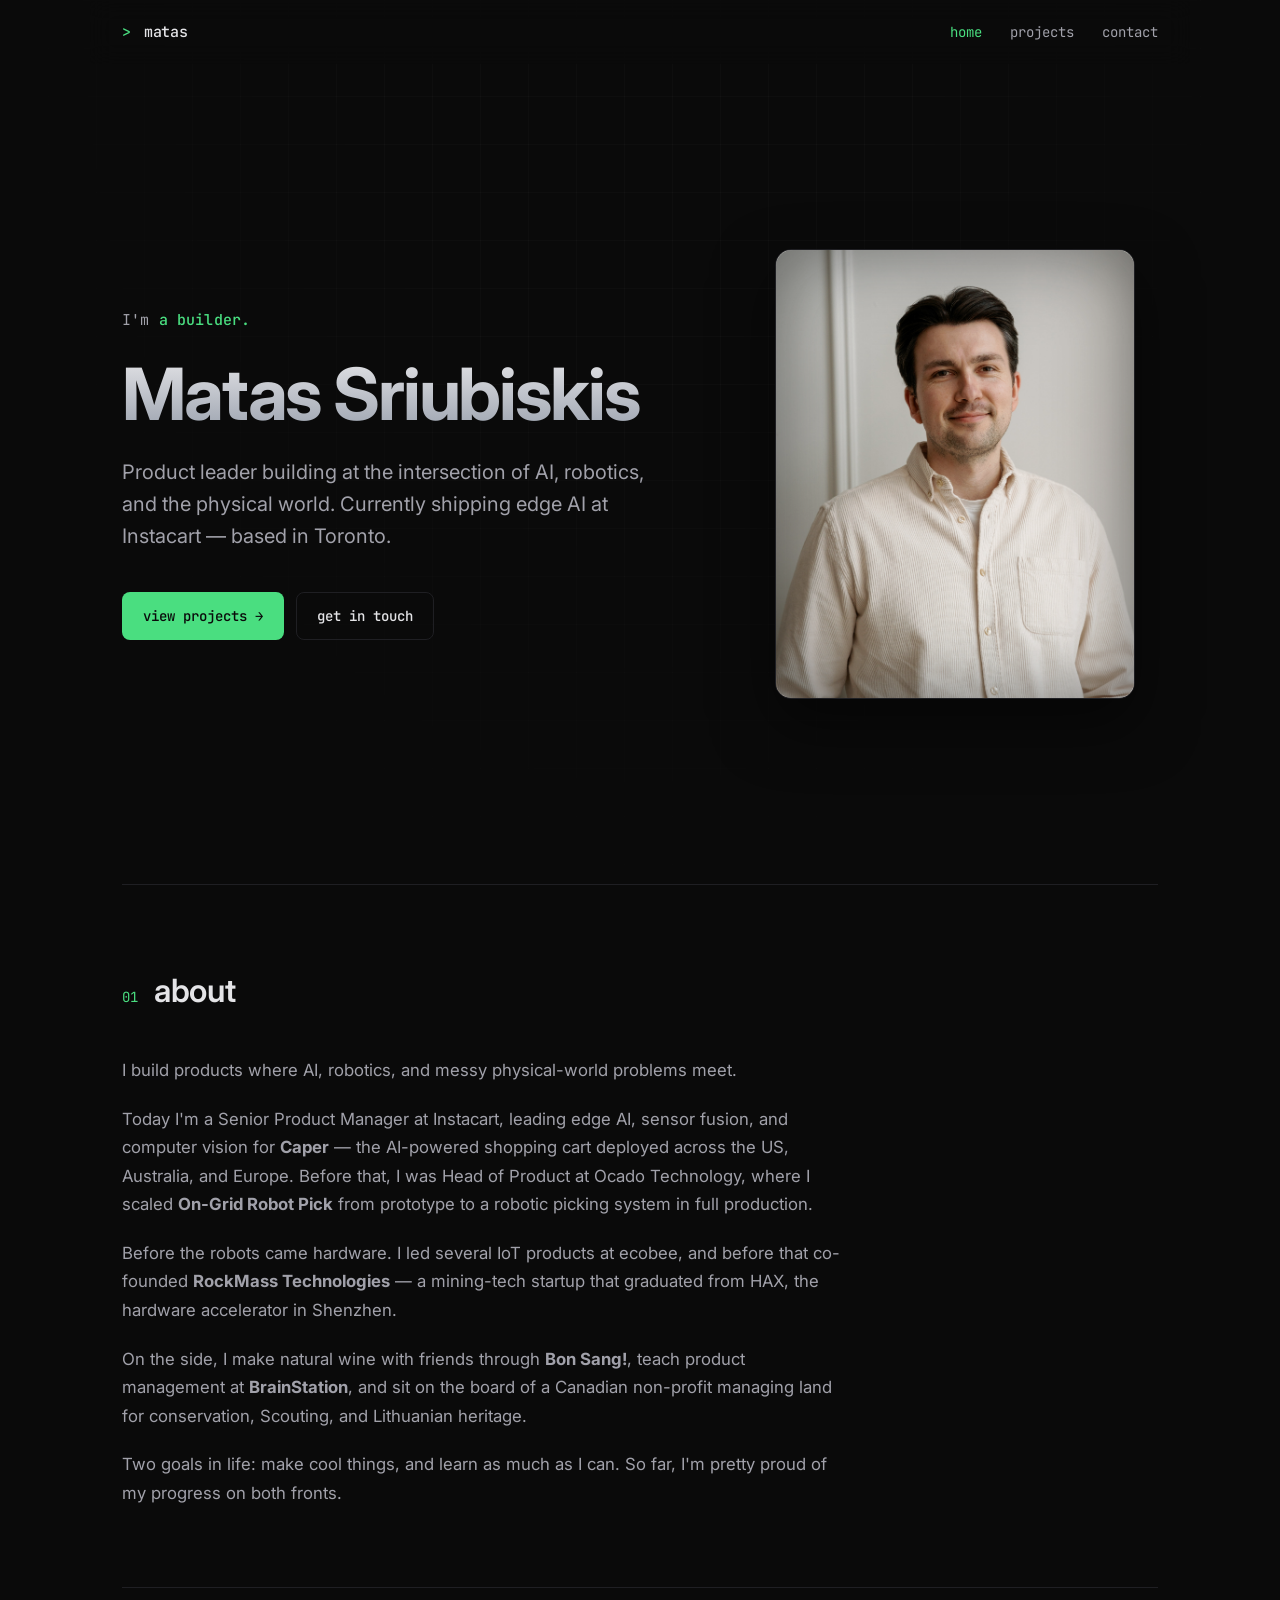
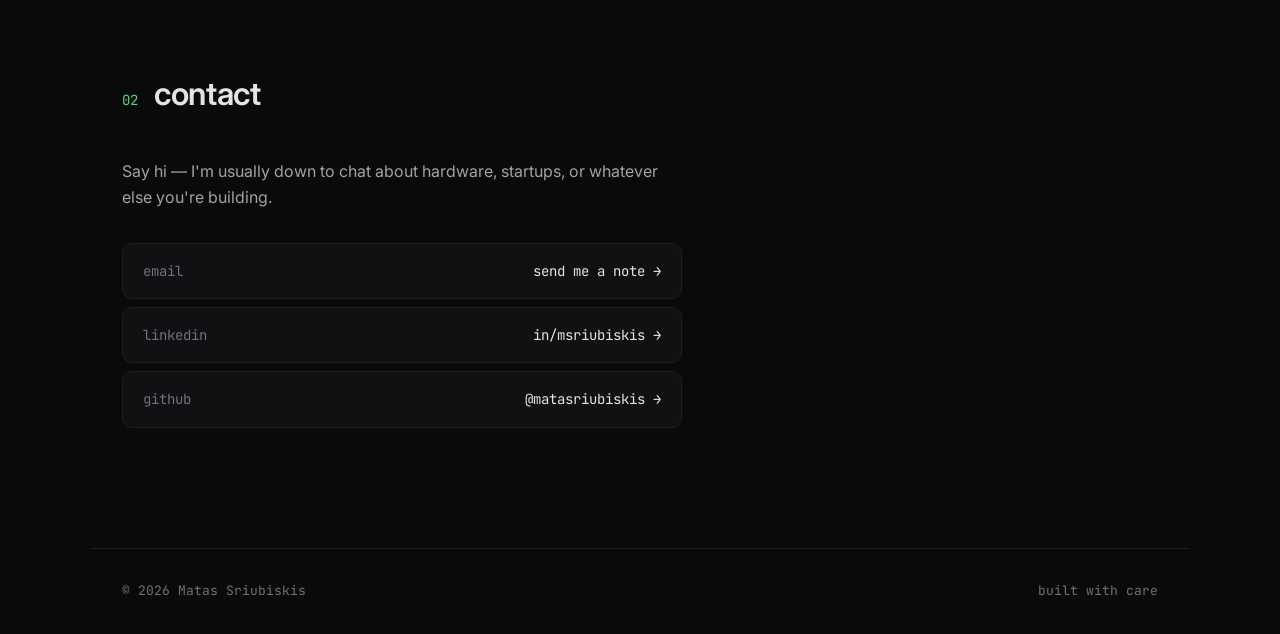
==== commit 3af9ade9: "quick polish: OG tags, favicon, 404 page, analytics, .gitignore, cleanup" ====
--- a/index.html
+++ b/index.html
@@ -4,11 +4,36 @@
     <meta charset="UTF-8">
     <meta name="viewport" content="width=device-width, initial-scale=1.0">
     <title>Matas Sriubiskis</title>
-    <meta name="description" content="Personal site of Matas Sriubiskis — builder, founder, tinkerer.">
+    <meta name="description" content="Product leader building at the intersection of AI, robotics, and the physical world. Currently at Instacart.">
+    <meta name="author" content="Matas Sriubiskis">
+
+    <!-- Favicon -->
+    <link rel="icon" type="image/svg+xml" href="/favicon.svg">
+
+    <!-- Open Graph / Facebook / LinkedIn -->
+    <meta property="og:type" content="website">
+    <meta property="og:url" content="https://www.sriuba.me/">
+    <meta property="og:title" content="Matas Sriubiskis">
+    <meta property="og:description" content="Product leader building at the intersection of AI, robotics, and the physical world. Currently at Instacart.">
+    <meta property="og:image" content="https://www.sriuba.me/og-image.png">
+    <meta property="og:image:width" content="1200">
+    <meta property="og:image:height" content="630">
+    <meta property="og:site_name" content="Matas Sriubiskis">
+
+    <!-- Twitter -->
+    <meta name="twitter:card" content="summary_large_image">
+    <meta name="twitter:title" content="Matas Sriubiskis">
+    <meta name="twitter:description" content="Product leader building at the intersection of AI, robotics, and the physical world. Currently at Instacart.">
+    <meta name="twitter:image" content="https://www.sriuba.me/og-image.png">
+
+    <!-- Fonts & styles -->
     <link rel="preconnect" href="https://fonts.googleapis.com">
     <link rel="preconnect" href="https://fonts.gstatic.com" crossorigin>
     <link href="https://fonts.googleapis.com/css2?family=Inter:wght@400;500;600;700&family=JetBrains+Mono:wght@400;500&display=swap" rel="stylesheet">
     <link rel="stylesheet" href="css/main.css">
+
+    <!-- Analytics — GoatCounter (privacy-first, no cookies) -->
+    <script data-goatcounter="https://sriuba.goatcounter.com/count" async src="//gc.zgo.at/count.js"></script>
 </head>
 <body>
     <div class="grid-bg" aria-hidden="true"></div>
--- a/css/main.css
+++ b/css/main.css
@@ -459,6 +459,32 @@
     text-decoration: underline;
 }
 
+/* 404 page */
+.error-page {
+    min-height: calc(100vh - 180px);
+    display: flex;
+    flex-direction: column;
+    justify-content: center;
+    padding: 80px 0;
+    border-top: none;
+    max-width: 680px;
+}
+
+.error-page h1 {
+    font-size: clamp(2rem, 5vw, 3.25rem);
+    font-weight: 700;
+    letter-spacing: -0.02em;
+    margin-bottom: 20px;
+    line-height: 1.1;
+}
+
+.error-lead {
+    color: var(--text-muted);
+    font-size: 1.1rem;
+    margin-bottom: 36px;
+    line-height: 1.6;
+}
+
 /* Footer */
 footer {
     max-width: var(--max);
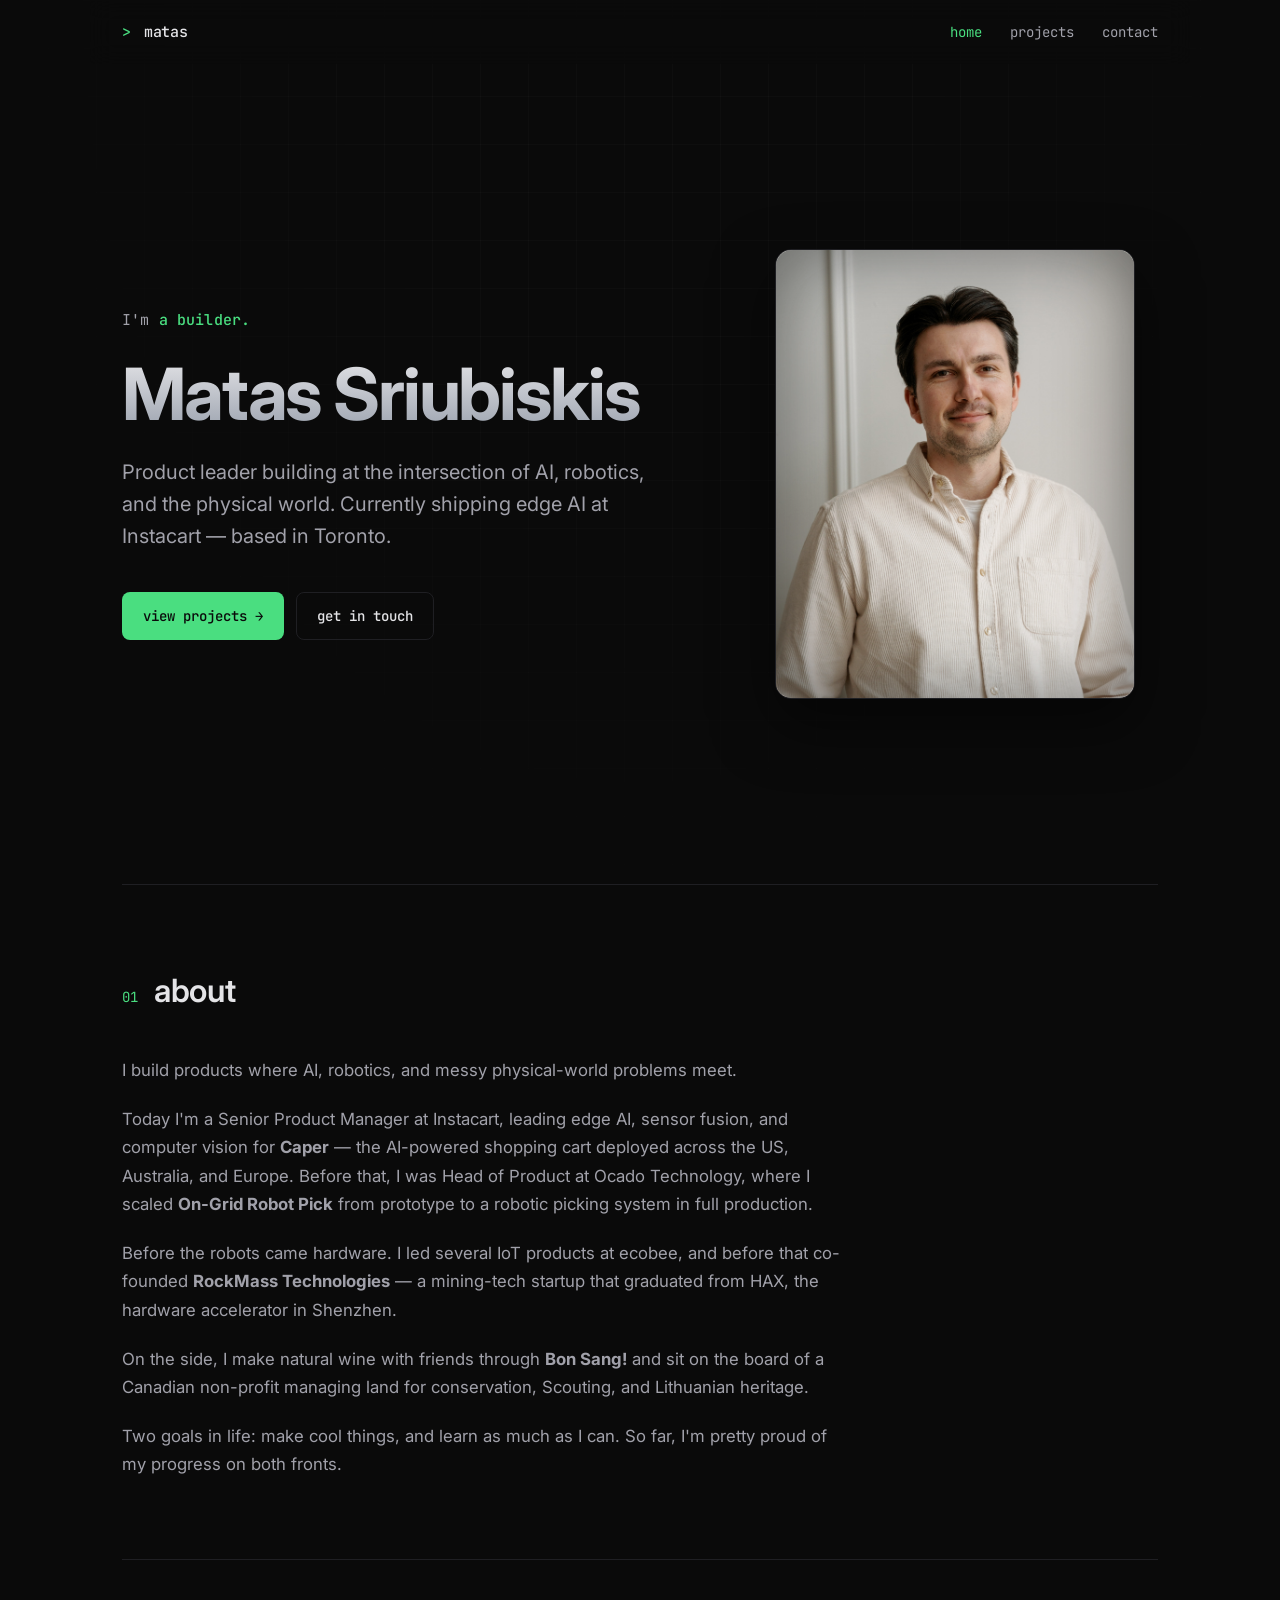
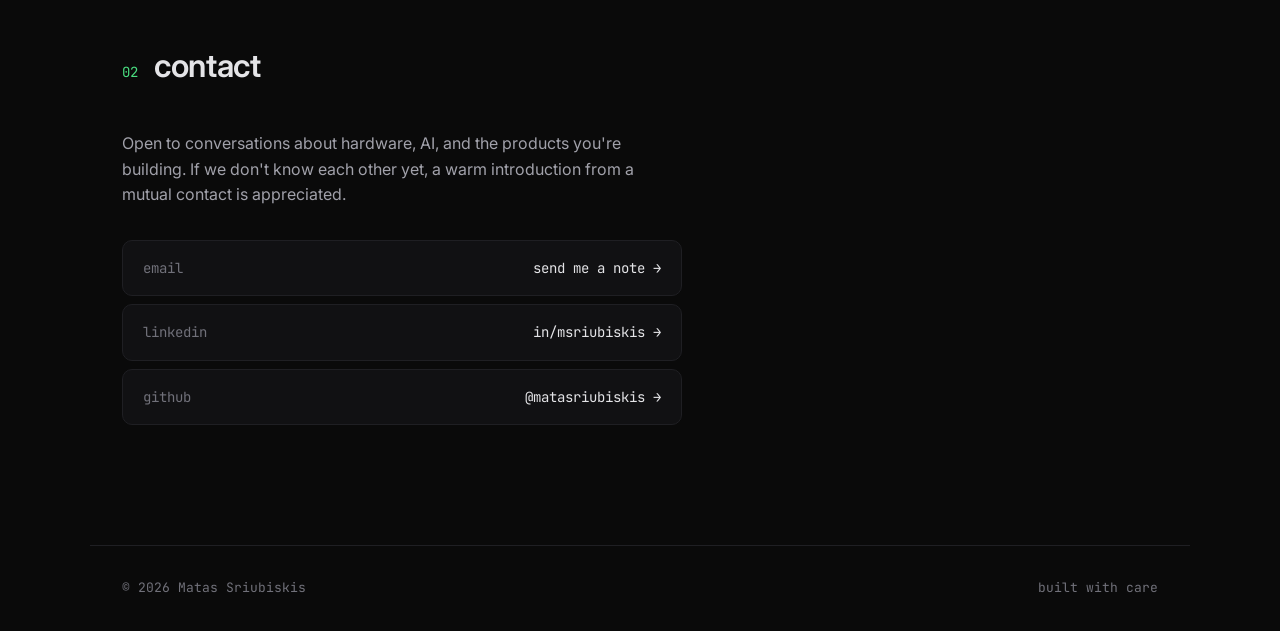
==== commit 12475048: "copy clean up" ====
--- a/index.html
+++ b/index.html
@@ -74,7 +74,7 @@
                 <p>I build products where AI, robotics, and messy physical-world problems meet.</p>
                 <p>Today I'm a Senior Product Manager at Instacart, leading edge AI, sensor fusion, and computer vision for <strong>Caper</strong> — the AI-powered shopping cart deployed across the US, Australia, and Europe. Before that, I was Head of Product at Ocado Technology, where I scaled <strong>On-Grid Robot Pick</strong> from prototype to a robotic picking system in full production.</p>
                 <p>Before the robots came hardware. I led several IoT products at ecobee, and before that co-founded <strong>RockMass Technologies</strong> — a mining-tech startup that graduated from HAX, the hardware accelerator in Shenzhen.</p>
-                <p>On the side, I make natural wine with friends through <strong>Bon Sang!</strong>, teach product management at <strong>BrainStation</strong>, and sit on the board of a Canadian non-profit managing land for conservation, Scouting, and Lithuanian heritage.</p>
+                <p>On the side, I make natural wine with friends through <strong>Bon Sang!</strong> and sit on the board of a Canadian non-profit managing land for conservation, Scouting, and Lithuanian heritage.</p>
                 <p>Two goals in life: make cool things, and learn as much as I can. So far, I'm pretty proud of my progress on both fronts.</p>
             </div>
         </section>
@@ -84,7 +84,7 @@
                 <span class="section-num">02</span>
                 <h2>contact</h2>
             </div>
-            <p class="contact-lead">Say hi — I'm usually down to chat about hardware, startups, or whatever else you're building.</p>
+            <p class="contact-lead">Open to conversations about hardware, AI, and the products you're building. If we don't know each other yet, a warm introduction from a mutual contact is appreciated.</p>
             <ul class="contact-list">
                 <li>
                     <a id="emailLink" href="#" rel="nofollow">
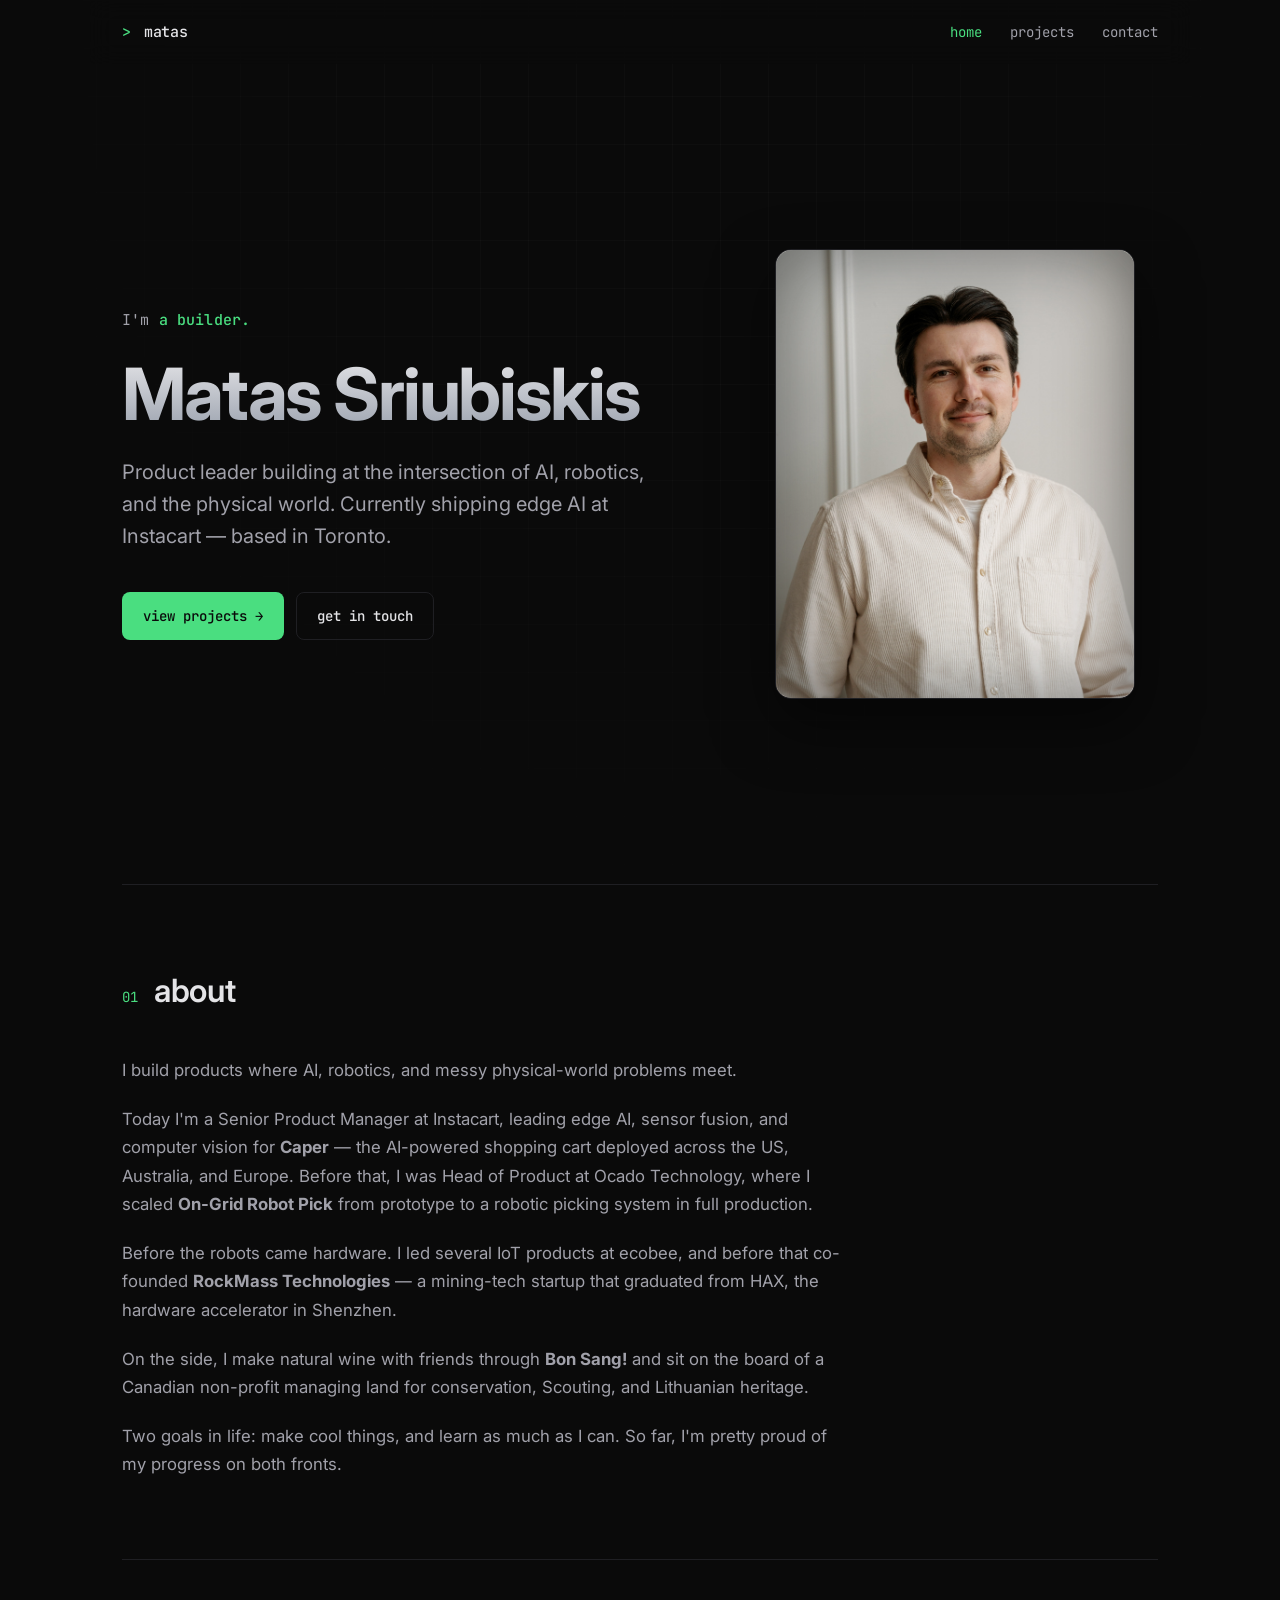
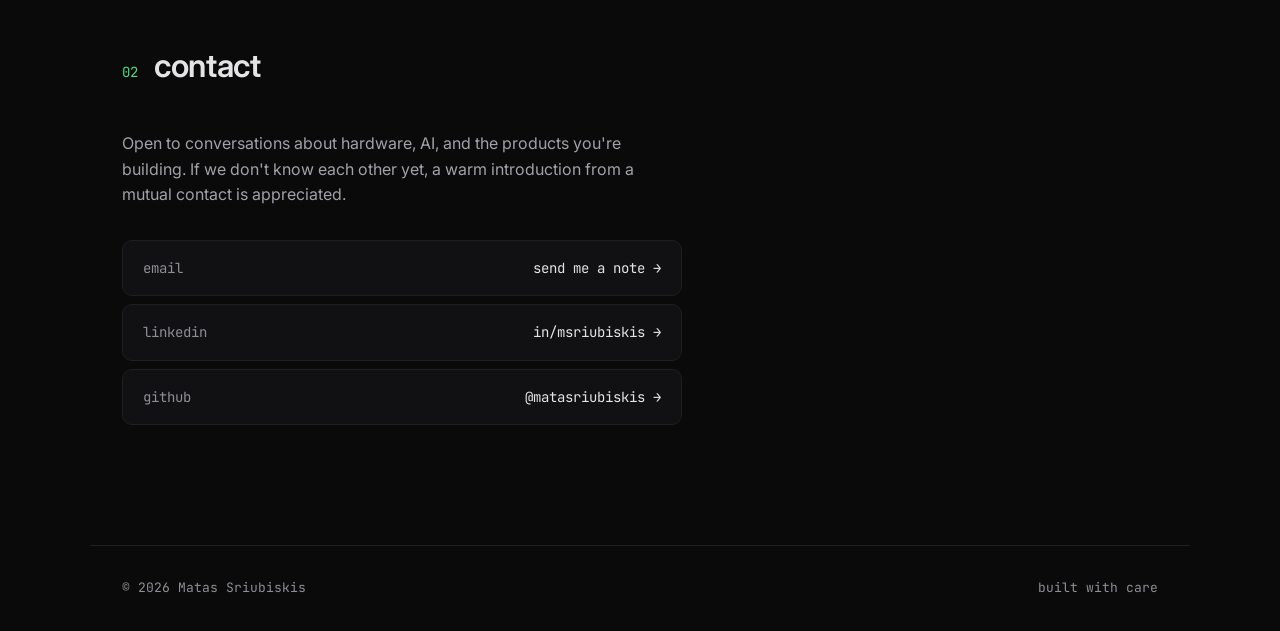
==== commit 08a0d2aa: "a11y + polish: focus-visible, reduced-motion, contrast, theme-color" ====
--- a/index.html
+++ b/index.html
@@ -6,6 +6,8 @@
     <title>Matas Sriubiskis</title>
     <meta name="description" content="Product leader building at the intersection of AI, robotics, and the physical world. Currently at Instacart.">
     <meta name="author" content="Matas Sriubiskis">
+    <meta name="theme-color" content="#0a0a0a">
+    <link rel="canonical" href="https://www.sriuba.me/">
 
     <!-- Favicon -->
     <link rel="icon" type="image/svg+xml" href="/favicon.svg">
@@ -50,7 +52,7 @@
     <main>
         <section class="hero">
             <div class="hero-text">
-                <p class="eyebrow-label">I'm <span class="word-cycle" id="wordCycle" aria-live="polite">a builder.</span></p>
+                <p class="eyebrow-label" aria-hidden="true">I'm <span class="word-cycle" id="wordCycle">a builder.</span></p>
                 <h1>Matas Sriubiskis</h1>
                 <p class="tagline">Product leader building at the intersection of AI, robotics, and the physical world. Currently shipping edge AI at Instacart — based in Toronto.</p>
                 <div class="cta-row">
@@ -116,7 +118,7 @@
     <script>
         document.getElementById('year').textContent = new Date().getFullYear();
 
-        // Hero word cycle
+        // Hero word cycle — respects prefers-reduced-motion
         (function () {
             const words = [
                 'a builder.',
@@ -129,6 +131,9 @@
             ];
             const el = document.getElementById('wordCycle');
             if (!el) return;
+            const mql = window.matchMedia('(prefers-reduced-motion: reduce)');
+            if (mql.matches) return; // user has asked for less motion; leave static
+
             let i = 0;
             setInterval(function () {
                 i = (i + 1) % words.length;
--- a/css/main.css
+++ b/css/main.css
@@ -16,14 +16,40 @@
     --border-hover: #2a2a30;
     --text: #e4e4e7;
     --text-muted: #a1a1aa;
-    --text-dim: #71717a;
+    --text-dim: #8e8e95;       /* bumped from #71717a for WCAG AA contrast on small text */
     --accent: #4ade80;
     --accent-dim: #22c55e;
     --glow: rgba(74, 222, 128, 0.12);
+    --focus: #86efac;
 
     --mono: 'JetBrains Mono', 'SF Mono', Menlo, Consolas, monospace;
     --sans: 'Inter', system-ui, -apple-system, 'Segoe UI', Roboto, sans-serif;
     --max: 1100px;
+}
+
+/* Focus styles — keyboard users get a clear indicator */
+a:focus-visible,
+button:focus-visible,
+[tabindex]:focus-visible {
+    outline: 2px solid var(--focus);
+    outline-offset: 3px;
+    border-radius: 4px;
+}
+
+/* Respect reduced-motion preference */
+@media (prefers-reduced-motion: reduce) {
+    *,
+    *::before,
+    *::after {
+        animation-duration: 0.01ms !important;
+        animation-iteration-count: 1 !important;
+        transition-duration: 0.01ms !important;
+        scroll-behavior: auto !important;
+    }
+
+    .word-cycle {
+        transition: none !important;
+    }
 }
 
 html {
@@ -525,6 +551,10 @@
         gap: 18px;
     }
 
+    .word-cycle {
+        min-width: 150px;
+    }
+
     main {
         padding: 0 20px;
     }
@@ -553,3 +583,23 @@
         padding: 24px 20px;
     }
 }
+
+/* Extra-narrow phones (iPhone SE-era) */
+@media (max-width: 400px) {
+    .site-nav {
+        padding: 14px 16px;
+    }
+
+    .site-nav nav {
+        gap: 14px;
+        font-size: 13px;
+    }
+
+    .logo {
+        font-size: 14px;
+    }
+
+    main {
+        padding: 0 16px;
+    }
+}
